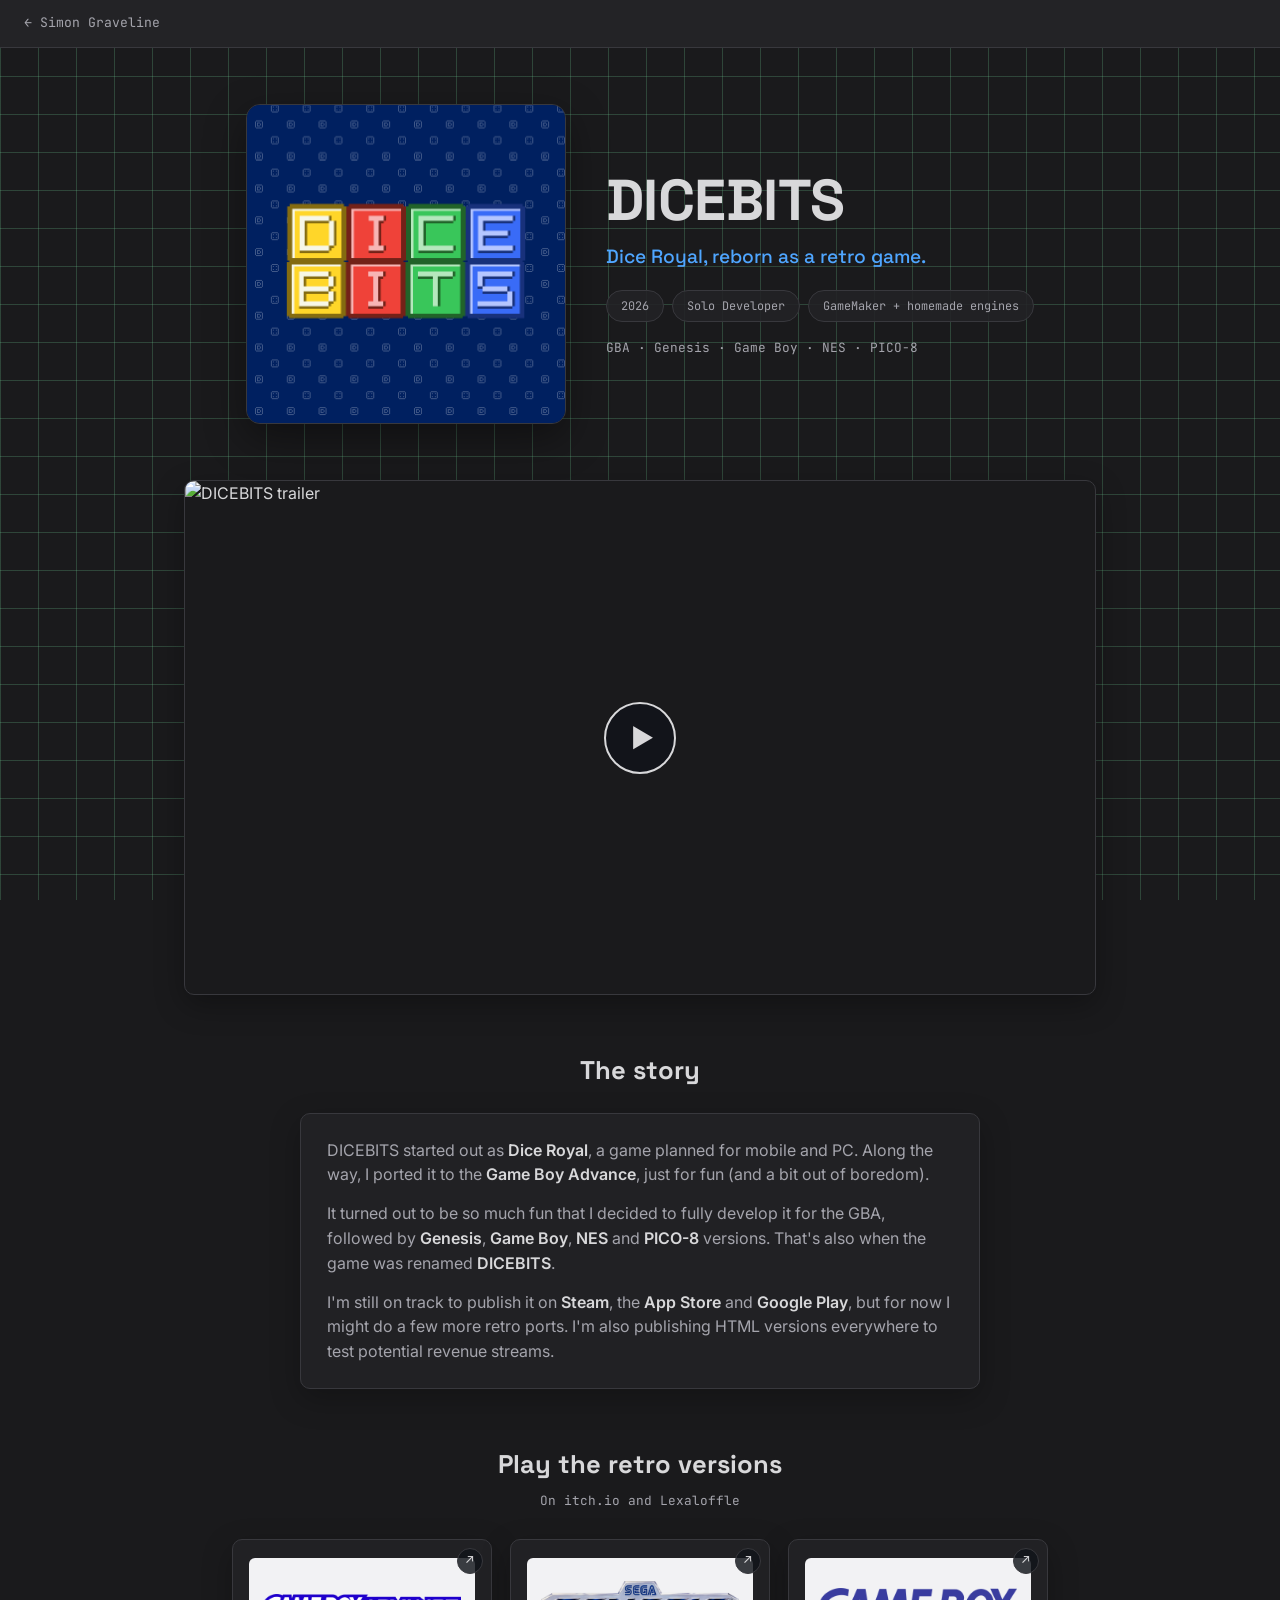
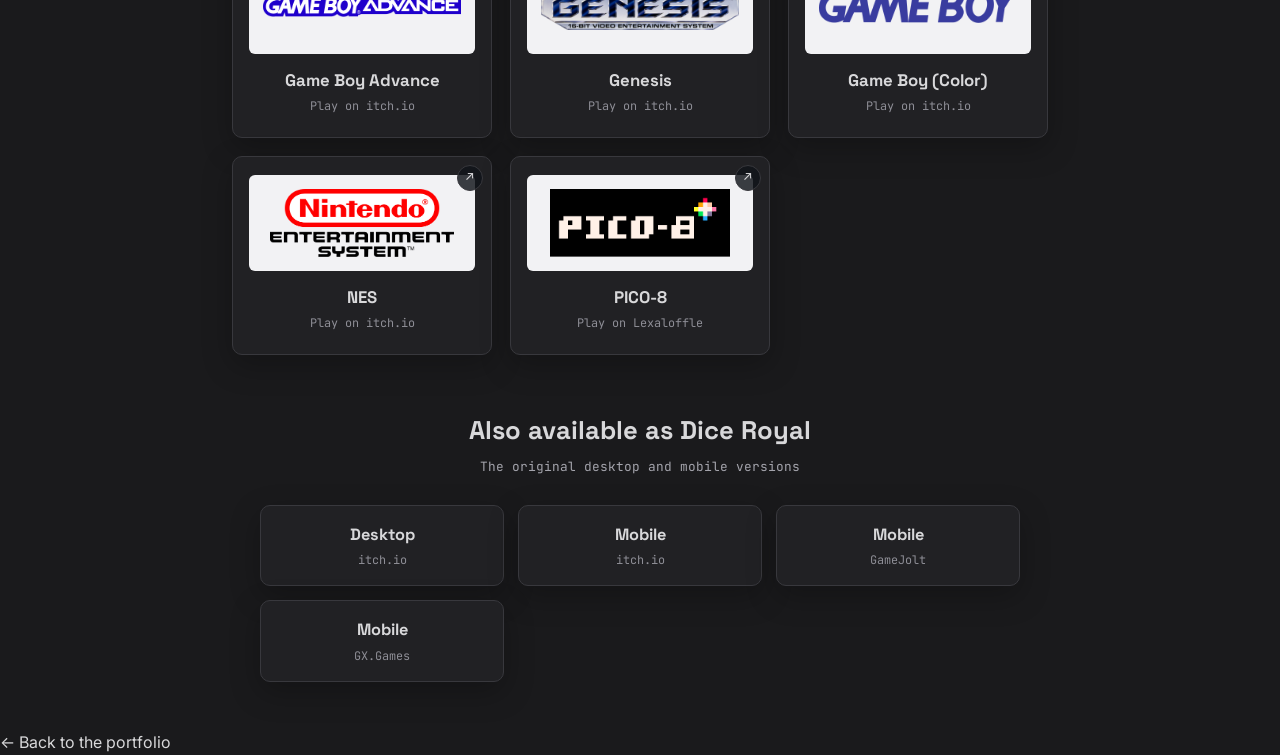
==== dicebits.html @ bc5610aa "Add new light portfolio as the home page, keep the classic site as full.html - index.html is now the" ====
<!DOCTYPE html>
<html lang="en">
<head>
<meta charset="UTF-8">
<meta name="viewport" content="width=device-width, initial-scale=1.0">
<title>DICEBITS: a retro dice puzzle by Simon Graveline</title>
<meta name="description" content="DICEBITS started as Dice Royal and became a dice puzzle game for the Game Boy Advance, Genesis, Game Boy, NES and PICO-8.">
<meta property="og:type" content="website">
<meta property="og:site_name" content="Simon Graveline">
<meta property="og:title" content="DICEBITS: a retro dice puzzle">
<meta property="og:description" content="DICEBITS started as Dice Royal and became a dice puzzle game for the Game Boy Advance, Genesis, Game Boy, NES and PICO-8.">
<meta property="og:url" content="https://simgraveline.github.io/Portfolio/dicebits.html">
<meta property="og:image" content="https://simgraveline.github.io/Portfolio/img/sim-graveline-dicebits.png">
<meta name="twitter:card" content="summary">
<meta name="twitter:title" content="DICEBITS: a retro dice puzzle">
<meta name="twitter:description" content="DICEBITS started as Dice Royal and became a dice puzzle game for the Game Boy Advance, Genesis, Game Boy, NES and PICO-8.">
<meta name="twitter:image" content="https://simgraveline.github.io/Portfolio/img/sim-graveline-dicebits.png">
<link rel="icon" href="favicon.ico">
<link rel="preconnect" href="https://fonts.googleapis.com">
<link rel="preconnect" href="https://fonts.gstatic.com" crossorigin>
<link href="https://fonts.googleapis.com/css2?family=Space+Grotesk:wght@500;700&family=Inter:wght@400;500;600&family=JetBrains+Mono:wght@400;500;600&display=swap" rel="stylesheet">
<link rel="stylesheet" href="main.css?v=4">
<link rel="stylesheet" href="dicebits.css?v=3">
</head>
<body class="db-page">

  <div class="db-top">
    <a class="db-back" href="index.html">← Simon Graveline</a>
  </div>

  <main class="db-main">

    <!-- HERO -->
    <section class="db-hero">
      <img class="db-cover" src="img/sim-graveline-dicebits.png" alt="DICEBITS logo" width="320" height="320">
      <div class="db-hero-text">
        <h1>DICEBITS</h1>
        <p class="db-tagline">Dice Royal, reborn as a retro game.</p>
        <div class="db-chips">
          <span class="gba-chip">2026</span>
          <span class="gba-chip">Solo Developer</span>
          <span class="gba-chip">GameMaker + homemade engines</span>
        </div>
        <div class="db-systems">GBA · Genesis · Game Boy · NES · PICO-8</div>
      </div>
    </section>

    <!-- TRAILER -->
    <section class="db-section">
      <div class="db-video" id="dbVideo">
        <a class="db-video-link" id="dbVideoLink" href="https://www.youtube.com/watch?v=O4KDZM_nR6I" target="_blank" rel="noopener" aria-label="Watch the DICEBITS trailer on YouTube">
          <img src="https://img.youtube.com/vi/O4KDZM_nR6I/hqdefault.jpg" alt="DICEBITS trailer" loading="lazy">
          <span class="db-play" aria-hidden="true">▶</span>
        </a>
      </div>
    </section>

    <!-- STORY -->
    <section class="db-section">
      <h2>The story</h2>
      <div class="db-story">
        <p>DICEBITS started out as <strong>Dice Royal</strong>, a game planned for mobile and PC. Along the way, I ported it to the <strong>Game Boy Advance</strong>, just for fun (and a bit out of boredom).</p>
        <p>It turned out to be so much fun that I decided to fully develop it for the GBA, followed by <strong>Genesis</strong>, <strong>Game Boy</strong>, <strong>NES</strong> and <strong>PICO-8</strong> versions. That's also when the game was renamed <strong>DICEBITS</strong>.</p>
        <p>I'm still on track to publish it on <strong>Steam</strong>, the <strong>App Store</strong> and <strong>Google Play</strong>, but for now I might do a few more retro ports. I'm also publishing HTML versions everywhere to test potential revenue streams.</p>
      </div>
    </section>

    <!-- RETRO VERSIONS -->
    <section class="db-section">
      <h2>Play the retro versions</h2>
      <p class="sub">On itch.io and Lexaloffle</p>
      <div class="co-grid soc-grid">
        <a class="co-card has-link" href="https://simgraveline.itch.io/dicebits" target="_blank" rel="noopener">
          <div class="co-logo"><img src="img/sim-graveline-platform-gba.png" alt="Game Boy Advance logo" loading="lazy"></div>
          <h3>Game Boy Advance</h3><p class="co-years">Play on itch.io</p>
        </a>
        <a class="co-card has-link" href="https://simgraveline.itch.io/dicebits-genesis" target="_blank" rel="noopener">
          <div class="co-logo"><img src="img/sim-graveline-platform-genesis.png" alt="Sega Genesis logo" loading="lazy"></div>
          <h3>Genesis</h3><p class="co-years">Play on itch.io</p>
        </a>
        <a class="co-card has-link" href="https://simgraveline.itch.io/dicebits-gb" target="_blank" rel="noopener">
          <div class="co-logo"><img src="img/sim-graveline-platform-gb.png" alt="Game Boy logo" loading="lazy"></div>
          <h3>Game Boy (Color)</h3><p class="co-years">Play on itch.io</p>
        </a>
        <a class="co-card has-link" href="https://simgraveline.itch.io/dicebits-nes" target="_blank" rel="noopener">
          <div class="co-logo"><img src="img/sim-graveline-platform-nes.png" alt="NES logo" loading="lazy"></div>
          <h3>NES</h3><p class="co-years">Play on itch.io</p>
        </a>
        <a class="co-card has-link" href="https://www.lexaloffle.com/bbs/?pid=198302" target="_blank" rel="noopener">
          <div class="co-logo"><img src="img/sim-graveline-platform-pico8.png" alt="PICO-8 logo" loading="lazy"></div>
          <h3>PICO-8</h3><p class="co-years">Play on Lexaloffle</p>
        </a>
      </div>
    </section>

    <!-- DICE ROYAL -->
    <section class="db-section">
      <h2>Also available as Dice Royal</h2>
      <p class="sub">The original desktop and mobile versions</p>
      <div class="db-links">
        <a class="db-link" href="https://simgraveline.itch.io/dice-roy" target="_blank" rel="noopener"><span>Desktop</span><span>itch.io</span></a>
        <a class="db-link" href="https://simgraveline.itch.io/dice-royal-mobile" target="_blank" rel="noopener"><span>Mobile</span><span>itch.io</span></a>
        <a class="db-link" href="https://gamejolt.com/games/diceroyal/1077425" target="_blank" rel="noopener"><span>Mobile</span><span>GameJolt</span></a>
        <a class="db-link" href="https://gx.games/games/aa6fvi/dice-royal-mobile/" target="_blank" rel="noopener"><span>Mobile</span><span>GX.Games</span></a>
      </div>
    </section>

  </main>

  <footer class="site-footer"><a href="index.html">← Back to the portfolio</a></footer>

  <script src="dicebits.js?v=3"></script>
</body>
</html>
---- main.css ----
:root{
  --bg-app: #1E1E20;
  --bg-panel: #232326;
  --bg-workspace: #1A1A1C;
  --border: #38383D;
  --text: #D8D8DA;
  --text-dim: #A4A4AC;
  --text-faint: #8E8E96;
  --accent-blue: #4FA6FF;
  --accent-green: #6FCF97;
  --radius: 3px;
  --mono: 'JetBrains Mono', ui-monospace, monospace;
  --display: 'Space Grotesk', 'Inter', sans-serif;
  --body: 'Inter', system-ui, sans-serif;
  --nav-h: 52px;
}

*{ box-sizing: border-box; margin: 0; padding: 0; }
html{ scroll-behavior: smooth; scroll-padding-top: calc(var(--top-h-c, 110px) + 16px); }
body{
  padding-top: var(--top-h, 260px);
  background-color: var(--bg-workspace);
  background-image:
    linear-gradient(rgba(111,207,151,0.24) 1px, transparent 1px),
    linear-gradient(90deg, rgba(111,207,151,0.24) 1px, transparent 1px);
  background-size: 38px 38px;
  background-attachment: fixed;
  color: var(--text);
  font-family: var(--body);
  line-height: 1.55;
}
a{ color: inherit; text-decoration: none; }
ul{ list-style: none; }
::selection{ background: var(--accent-blue); color: #101012; }
:focus-visible{ outline: 2px solid var(--accent-blue); outline-offset: 2px; }

/* ---------- fixed top (header + nav) ---------- */
.site-top{
  position: fixed; top: 0; left: 0; right: 0; z-index: 50;
  background: var(--bg-workspace);
}

/* ---------- header ---------- */
.site-header{ text-align: center; padding: 28px 20px 22px; }
.site-header h1{
  font-family: var(--display); font-weight: 700;
  font-size: clamp(1.6rem, 5vw, 2.6rem);
  letter-spacing: -0.01em; line-height: 1.05;
  color: var(--accent-green);
}
.roles{
  font-family: var(--display); font-weight: 500;
  font-size: clamp(1rem, 2.4vw, 1.4rem);
  color: #FFFFFF;
  margin-top: 16px;
}
.location{ font-family: var(--mono); font-size: 0.82rem; color: var(--text-dim); margin-top: 10px; }
.status{
  display: inline-flex; align-items: center; gap: 10px;
  margin-top: 20px; padding: 8px 16px;
  font-family: var(--mono); font-size: 0.78rem; color: var(--text);
  background: rgba(35,35,38,0.85);
  border: 1px solid var(--border); border-radius: 999px;
}
.status .dot{ width: 8px; height: 8px; border-radius: 50%; background: var(--accent-green); box-shadow: 0 0 8px var(--accent-green); flex-shrink: 0; }

/* ---------- nav ---------- */
.site-nav{
  background: var(--bg-panel);
  border-top: 1px solid var(--border);
  border-bottom: 1px solid var(--border);
}
.nav-toggle{ display: none; }
.nav-list{ display: flex; justify-content: center; }
.nav-item{ position: relative; }
.nav-btn{
  height: var(--nav-h); padding: 0 26px;
  background: none; border: none; border-bottom: 2px solid transparent;
  color: var(--text-dim);
  font-family: var(--mono); font-size: 0.84rem; cursor: pointer;
}
.nav-btn::after{ content: ' ▾'; font-size: 0.7rem; }
.nav-item:hover > .nav-btn,
.nav-item.open > .nav-btn{ color: var(--text); border-bottom-color: var(--accent-blue); }
.submenu{
  display: none;
  position: absolute; top: 100%; left: 50%; transform: translateX(-50%);
  min-width: 180px; padding: 6px 0;
  background: var(--bg-panel);
  border: 1px solid var(--border); border-radius: 0 0 6px 6px;
  box-shadow: 0 12px 30px rgba(0,0,0,0.4);
}
.nav-item.open > .submenu{ display: block; }
@media (hover: hover){
  .nav-item:hover > .submenu{ display: block; }
}
.submenu a{
  display: block; padding: 9px 20px; text-align: center;
  font-family: var(--mono); font-size: 0.8rem; color: var(--text-dim);
  white-space: nowrap;
}
.submenu a:hover{ background: rgba(79,166,255,0.08); color: var(--text); }

/* ---------- placeholder sections ---------- */
main{ max-width: 1120px; margin: 0 auto; padding: 0 24px 80px; }
section{ padding: 48px 0 24px; }
section h2{ font-family: var(--display); font-size: 1.5rem; text-align: center; }

/* ---------- mobile ---------- */
@media (max-width: 700px){
  .site-top{ max-height: 100vh; overflow-y: auto; }
  .site-header{ padding-top: 20px; }
  .nav-toggle{
    display: block; width: 100%; height: var(--nav-h);
    background: none; border: none; color: var(--text);
    font-family: var(--mono); font-size: 0.86rem; cursor: pointer;
  }
  .nav-list{ display: none; flex-direction: column; padding-bottom: 8px; }
  .site-nav.menu-open .nav-list{ display: flex; }
  .nav-btn{ width: 100%; height: 44px; text-align: center; border-bottom: none; }
  .submenu{ position: static; transform: none; border: none; box-shadow: none; background: rgba(0,0,0,0.2); border-radius: 0; }
  .submenu a{ text-align: center; }
  @media (hover: hover){ .nav-item:hover > .submenu{ display: none; } .nav-item.open > .submenu{ display: block; } }
}
@media (prefers-reduced-motion: reduce){ html{ scroll-behavior: auto; } }

/* ---------- game cards ---------- */
.game-grid{ display: grid; grid-template-columns: repeat(auto-fill, minmax(250px, 1fr)); gap: 18px; margin-top: 28px; }
.game-card{
  background: rgba(35,35,38,0.88);
  border: 1px solid var(--border); border-radius: 10px;
  overflow: hidden; box-shadow: 0 10px 30px rgba(0,0,0,0.25);
  transition: transform 0.12s ease, border-color 0.12s ease;
}
a.game-card{ display: block; color: inherit; text-decoration: none; }
.game-card.has-link{ cursor: pointer; }
.game-card.has-link:hover{ transform: translateY(-3px); border-color: var(--accent-blue); }
.g-info h3.g-italic{ font-style: italic; }
.g-art{ aspect-ratio: 1 / 1; background-color: var(--bg-workspace); background-size: cover; background-position: center; }
.g-art.g-portrait{ aspect-ratio: 5 / 7; }
.g-art.g-contain{ background-size: contain; background-repeat: no-repeat; }
.g-placeholder{
  display: flex; align-items: center; justify-content: center; padding: 20px; text-align: center;
  background-image: repeating-linear-gradient(45deg, var(--bg-workspace), var(--bg-workspace) 10px, var(--bg-panel) 10px, var(--bg-panel) 20px);
  font-family: var(--mono); font-weight: 400; font-size: 0.78rem; color: var(--text-faint);
}
.g-info{ padding: 14px 16px 16px; text-align: center; }
.g-info h3{ font-family: var(--display); font-size: 1.02rem; line-height: 1.25; }
.g-year{ font-family: var(--mono); font-size: 0.72rem; color: var(--text-faint); margin-top: 4px; }
.g-role{ font-family: var(--mono); font-size: 0.68rem; color: var(--accent-green); text-transform: uppercase; letter-spacing: 0.04em; margin-top: 6px; }
.g-row{
  display: flex; flex-direction: column; gap: 3px;
  margin-top: 12px; padding-top: 12px;
  border-top: 1px solid var(--border);
}
.g-label{ font-family: var(--mono); font-size: 0.64rem; color: var(--text-faint); text-transform: uppercase; letter-spacing: 0.06em; }
.g-value{ font-family: var(--mono); font-size: 0.74rem; color: var(--text-dim); }
@media (max-width: 520px){ .game-grid{ grid-template-columns: 1fr; } }
@media (prefers-reduced-motion: reduce){ .game-card{ transition: none; } }

/* ---------- company cards ---------- */
.co-grid{ display: grid; grid-template-columns: repeat(auto-fit, minmax(240px, 1fr)); gap: 18px; margin-top: 28px; }
.co-card{
  background: rgba(35,35,38,0.88);
  border: 1px solid var(--border); border-radius: 10px;
  padding: 22px 18px; text-align: center;
  box-shadow: 0 10px 30px rgba(0,0,0,0.25);
  display: flex; flex-direction: column; justify-content: flex-start; gap: 6px;
  transition: transform 0.12s ease, border-color 0.12s ease;
}
a.co-card{ color: inherit; text-decoration: none; }
.co-card.has-link{ cursor: pointer; }
.co-card.has-link:hover{ transform: translateY(-3px); border-color: var(--accent-blue); }
.co-card h3{ font-family: var(--display); font-size: 1.05rem; line-height: 1.25; }
.co-years{ font-family: var(--mono); font-size: 0.74rem; color: var(--text-faint); }
.co-role{ font-family: var(--mono); font-size: 0.68rem; color: var(--accent-green); text-transform: uppercase; letter-spacing: 0.04em; margin-top: 4px; }
@media (prefers-reduced-motion: reduce){ .co-card{ transition: none; } }

/* company logos */
.sub{ text-align: center; font-family: var(--mono); font-size: 0.8rem; color: var(--text-dim); margin-top: 6px; }
.co-logo{
  height: 96px; margin: -4px -2px 10px;
  background: #F2F2F4; border-radius: 6px;
  display: flex; align-items: center; justify-content: center; padding: 14px;
}
.co-logo img{ max-width: 100%; max-height: 100%; object-fit: contain; display: block; }
.co-nologo{
  background: repeating-linear-gradient(45deg, var(--bg-workspace), var(--bg-workspace) 10px, var(--bg-panel) 10px, var(--bg-panel) 20px);
  text-align: center;
}
.co-nologo span{ font-family: var(--display); font-weight: 700; font-size: 0.9rem; color: var(--text-faint); line-height: 1.2; }

/* reserve two lines for the name so years/roles line up across cards */
@media (min-width: 700px){
  .co-two .co-card h3{ min-height: 2.5em; }
}

/* ---------- platform logos ---------- */
.plat-grid{ display: grid; grid-template-columns: repeat(auto-fit, minmax(190px, 220px)); justify-content: center; gap: 18px; margin-top: 28px; }
.plat-card{
  height: 110px; padding: 18px 22px;
  background: #F2F2F4; border: 1px solid var(--border); border-radius: 10px;
  box-shadow: 0 10px 30px rgba(0,0,0,0.25);
  display: flex; align-items: center; justify-content: center;
  transition: transform 0.12s ease, border-color 0.12s ease;
}
.plat-card:hover{ transform: translateY(-3px); }
.plat-card img{ max-width: 100%; max-height: 100%; object-fit: contain; display: block; }
@media (prefers-reduced-motion: reduce){ .plat-card{ transition: none; } }

/* ---------- GBA videos ---------- */
.gba-meta{ display: flex; flex-wrap: wrap; justify-content: center; gap: 8px; margin-top: 14px; }
.gba-chip{
  font-family: var(--mono); font-size: 0.74rem; color: var(--text-dim);
  background: rgba(35,35,38,0.88); border: 1px solid var(--border); border-radius: 999px; padding: 6px 14px;
}
.gba-grid{ display: grid; grid-template-columns: repeat(auto-fill, minmax(150px, 1fr)); gap: 16px; margin-top: 28px; }
.gba-card{
  background: rgba(35,35,38,0.88); border: 1px solid var(--border); border-radius: 10px;
  overflow: hidden; text-align: center; box-shadow: 0 10px 30px rgba(0,0,0,0.25);
  display: flex; flex-direction: column;
}
.gba-art{ aspect-ratio: 5 / 7; background-color: var(--bg-workspace); background-size: cover; background-position: center; }
.gba-placeholder{
  display: flex; align-items: center; justify-content: center; padding: 12px; text-align: center;
  background-image: repeating-linear-gradient(45deg, var(--bg-workspace), var(--bg-workspace) 10px, var(--bg-panel) 10px, var(--bg-panel) 20px);
}
.gba-placeholder span{ font-family: var(--mono); font-size: 0.68rem; color: var(--text-faint); line-height: 1.3; }
.gba-card h3{ font-family: var(--display); font-size: 0.82rem; line-height: 1.25; padding: 10px 10px 0; }
.gba-year{ font-family: var(--mono); font-size: 0.68rem; color: var(--text-faint); padding: 4px 10px 12px; margin-top: auto; }
.gba-card h3 + .gba-year{ margin-top: auto; }
.gba-card.is-unreleased .gba-year{ text-transform: uppercase; letter-spacing: 0.05em; }
.gba-card.is-unreleased .gba-art{ opacity: 0.85; }
@media (max-width: 520px){ .gba-grid{ grid-template-columns: repeat(2, 1fr); gap: 12px; } }

/* ---------- contact form ---------- */
.contact-form{
  max-width: 640px; margin: 28px auto 0; padding: 24px;
  background: rgba(35,35,38,0.88); border: 1px solid var(--border); border-radius: 10px;
  box-shadow: 0 10px 30px rgba(0,0,0,0.25);
  display: grid; grid-template-columns: 1fr 1fr; gap: 16px;
}
.contact-form .field{ display: flex; flex-direction: column; gap: 6px; }
.contact-form .field-wide{ grid-column: 1 / -1; }
.contact-form label{ font-family: var(--mono); font-size: 0.7rem; color: var(--text-faint); text-transform: uppercase; letter-spacing: 0.06em; }
.contact-form input, .contact-form textarea{
  width: 100%; font: inherit; font-size: 0.92rem; color: var(--text);
  background: var(--bg-workspace); border: 1px solid var(--border); border-radius: var(--radius);
  padding: 10px 12px;
}
.contact-form textarea{ resize: vertical; min-height: 140px; }
.contact-form input:focus, .contact-form textarea:focus{ outline: none; border-color: var(--accent-blue); }
.contact-form .hp{ position: absolute; left: -9999px; width: 1px; height: 1px; opacity: 0; }
.form-actions{ display: flex; flex-direction: column; align-items: center; gap: 12px; text-align: center; }
.btn-send{
  font-family: var(--mono); font-size: 0.84rem; font-weight: 600;
  background: var(--accent-blue); color: #10131A; border: none; border-radius: var(--radius);
  padding: 11px 22px; cursor: pointer; transition: transform 0.12s ease;
}
.btn-send:hover:not(:disabled){ transform: translateY(-1px); }
.btn-send:disabled{ opacity: 0.6; cursor: default; }
.form-status{ font-family: var(--mono); font-size: 0.78rem; color: var(--text-dim); }
.form-status.ok{ color: var(--accent-green); }
.form-status.err{ color: #FF7A7A; }
@media (max-width: 620px){ .contact-form{ grid-template-columns: 1fr; padding: 18px; } }

/* socials: three cards, centered */
.soc-grid{ grid-template-columns: repeat(auto-fit, minmax(220px, 260px)); justify-content: center; }

/* link to the full (classic) version of the site */
.site-header{ position: relative; }
.site-switch{
  position: absolute; top: 10px; right: 16px;
  font-family: var(--mono); font-size: 0.72rem; color: var(--text-dim);
  border: 1px solid var(--border); border-radius: var(--radius); padding: 3px 9px;
}
.site-switch:hover{ color: var(--text); border-color: var(--accent-blue); }

/* ---------- about ---------- */
.about-card{
  max-width: 860px; margin: 28px auto 0; padding: 26px 28px;
  display: flex; align-items: flex-start; gap: 28px;
  background: rgba(35,35,38,0.88); border: 1px solid var(--border); border-radius: 10px;
  box-shadow: 0 10px 30px rgba(0,0,0,0.25);
}
.about-card p{ color: var(--text-dim); font-size: 1rem; }
.about-card p + p{ margin-top: 14px; }
.about-card strong{ color: var(--text); font-weight: 600; }
@media (max-width: 620px){ .about-card{ padding: 20px; } }

.about-avatar{
  width: 200px; height: 200px; flex-shrink: 0; object-fit: cover;
  border-radius: 18px; border: 1px solid var(--border); background: #fff;
  box-shadow: 0 8px 24px rgba(0,0,0,0.35);
}
.about-text{ min-width: 0; }
@media (max-width: 700px){
  .about-card{ flex-direction: column; text-align: left; gap: 20px; }
  .about-avatar{ width: 160px; height: 160px; }
}

/* ---------- skills ---------- */
.skills-block{
  max-width: 860px; margin: 18px auto 0;
  display: grid; grid-template-columns: repeat(3, 1fr); gap: 18px;
}
/* Soft skills (4th box) spans the width of Systems design + Genre design */
.skill-group:nth-child(4){ grid-column: span 2; }
.skill-group{
  background: rgba(35,35,38,0.88); border: 1px solid var(--border); border-radius: 10px;
  padding: 18px 20px; box-shadow: 0 10px 30px rgba(0,0,0,0.25);
}
.skill-group h3{
  font-family: var(--mono); font-size: 0.7rem; font-weight: 500; color: var(--text-faint);
  text-transform: uppercase; letter-spacing: 0.06em; margin-bottom: 12px;
}
.skill-chips{ display: flex; flex-wrap: wrap; gap: 8px; }
.skill-chip{
  font-family: var(--mono); font-size: 0.72rem; color: var(--text-dim);
  padding: 6px 11px; border: 1px solid var(--border); border-radius: var(--radius);
  background: var(--bg-workspace);
}
@media (max-width: 820px){ .skills-block{ grid-template-columns: repeat(2, 1fr); } }
@media (max-width: 560px){ .skills-block{ grid-template-columns: 1fr; } .skill-group:nth-child(4){ grid-column: auto; } }

/* ---------- group dividers ---------- */
.group-divider{ display: flex; align-items: center; gap: 24px; margin: 80px 0 0; }
.group-divider::before, .group-divider::after{
  content: ''; flex: 1; height: 3px; border-radius: 2px;
  background: linear-gradient(90deg, transparent, rgba(111,207,151,0.95));
}
.group-divider::after{ background: linear-gradient(270deg, transparent, rgba(111,207,151,0.95)); }
.group-divider span{
  font-family: var(--mono); font-size: 1.3rem; font-weight: 600; letter-spacing: 0.24em; text-transform: uppercase;
  color: var(--accent-green);
}

/* ---------- compact header: ONE bar once the page is scrolled ---------- */
.site-top.is-compact{
  display: grid; grid-template-columns: 1fr auto 1fr; align-items: center;
  background: var(--bg-panel); border-bottom: 1px solid var(--border);
  box-shadow: 0 6px 18px rgba(0,0,0,0.45);
}
.site-top.is-compact .site-header{ position: static; padding: 0 20px; text-align: left; }
.site-top.is-compact .site-header h1{ font-size: 1.15rem; white-space: nowrap; }
.site-top.is-compact .roles,
.site-top.is-compact .location,
.site-top.is-compact .status{ display: none; }
.site-top.is-compact .site-nav{ background: transparent; border: 0; backdrop-filter: none; }
.site-top.is-compact .site-switch{ top: 50%; right: 16px; transform: translateY(-50%); }

.nav-mobile-only{ display: none; }
@media (max-width: 700px){
  .nav-mobile-only{ display: block; }
  .nav-mobile-only a{ display: block; padding: 12px 16px; text-align: center; font-family: var(--mono); font-size: 0.84rem; color: var(--text-dim); }
  .nav-mobile-only a:hover{ color: var(--text); }
  .site-top.is-compact{ grid-template-columns: 1fr auto; overflow: visible; max-height: none; }
  .site-top.is-compact .site-switch{ display: none; }
  .site-top.is-compact .nav-toggle{ width: auto; padding: 0 18px; }
  .site-top.is-compact .nav-list{
    position: absolute; top: 100%; left: 0; right: 0;
    background: var(--bg-panel); border-bottom: 1px solid var(--border);
    box-shadow: 0 12px 24px rgba(0,0,0,0.45);
  }
}

.group-sub{ text-align: center; font-family: var(--mono); font-size: 0.9rem; color: var(--text-dim); margin-top: 12px; }

/* ---------- arrow badge on clickable cards ---------- */
.game-card, .co-card{ position: relative; }
.game-card.has-link::after, .co-card.has-link::after{
  content: '\2197';
  position: absolute; top: 8px; right: 8px; z-index: 2;
  width: 24px; height: 24px; border-radius: 50%;
  display: flex; align-items: center; justify-content: center;
  font-family: var(--mono); font-size: 0.8rem; line-height: 1;
  background: rgba(16,19,26,0.82); border: 1px solid var(--border); color: var(--text);
  pointer-events: none; transition: background 0.12s ease, color 0.12s ease, border-color 0.12s ease;
}
.game-card.has-link:not([target])::after{ content: '\2192'; }
.game-card.has-link:hover::after, .co-card.has-link:hover::after{ background: var(--accent-blue); border-color: var(--accent-blue); color: #10131A; }

/* tighter compact bar on mid-size screens so the menu never touches "Full site" */
@media (min-width: 701px) and (max-width: 1000px){
  .site-top.is-compact .nav-btn{ padding: 0 12px; font-size: 0.8rem; }
  .site-top.is-compact .site-header{ padding: 0 14px; }
  .site-top.is-compact .site-header h1{ font-size: 1rem; }
  .site-top.is-compact .site-switch{ right: 10px; }
}
---- dicebits.css ----
/* DICEBITS page (builds on main.css) */
body.db-page{ padding-top: 0; }

.db-top{
  position: sticky; top: 0; z-index: 50;
  background: var(--bg-panel); border-bottom: 1px solid var(--border);
  padding: 0 24px; height: 48px; display: flex; align-items: center;
}
.db-back{ font-family: var(--mono); font-size: 0.82rem; color: var(--text-dim); }
.db-back:hover{ color: var(--text); }

.db-main{ max-width: 960px; margin: 0 auto; padding: 0 24px 40px; }
.db-main section{ padding: 48px 0 8px; }

.db-hero{
  display: flex; align-items: center; justify-content: center; gap: 40px; flex-wrap: wrap;
  padding-top: 56px !important; text-align: left;
}
.db-cover{
  width: 320px; height: 320px; border-radius: 14px; border: 1px solid var(--border);
  box-shadow: 0 14px 40px rgba(0,0,0,0.4); image-rendering: auto; flex-shrink: 0;
}
.db-hero-text{ max-width: 460px; }
.db-hero h1{ font-family: var(--display); font-weight: 700; font-size: clamp(2.4rem, 7vw, 3.6rem); letter-spacing: -0.01em; line-height: 1.05; }
.db-tagline{ font-family: var(--display); font-weight: 500; font-size: 1.2rem; color: var(--accent-blue); margin-top: 12px; }
.db-chips{ display: flex; flex-wrap: wrap; gap: 8px; margin-top: 18px; }
.db-systems{ font-family: var(--mono); font-size: 0.8rem; color: var(--text-dim); margin-top: 16px; }

.db-section h2{ font-family: var(--display); font-weight: 700; font-size: 1.6rem; text-align: center; }

.db-video{
  position: relative; width: 100%; padding-top: 56.25%;
  background: var(--bg-workspace); border: 1px solid var(--border); border-radius: 10px; overflow: hidden;
  box-shadow: 0 10px 30px rgba(0,0,0,0.3);
}
.db-video iframe{ position: absolute; inset: 0; width: 100%; height: 100%; border: 0; }

.db-story{
  max-width: 680px; margin: 22px auto 0; padding: 24px 26px;
  background: rgba(35,35,38,0.88); border: 1px solid var(--border); border-radius: 10px;
  box-shadow: 0 10px 30px rgba(0,0,0,0.25);
}
.db-story p{ color: var(--text-dim); font-size: 1rem; }
.db-story p + p{ margin-top: 14px; }
.db-story strong{ color: var(--text); font-weight: 600; }

.db-links{ display: grid; grid-template-columns: repeat(auto-fit, minmax(210px, 1fr)); gap: 14px; max-width: 760px; margin: 28px auto 0; }
.db-link{
  display: flex; flex-direction: column; gap: 4px; padding: 16px 18px; text-align: center;
  background: rgba(35,35,38,0.88); border: 1px solid var(--border); border-radius: 10px;
  box-shadow: 0 10px 30px rgba(0,0,0,0.25);
  transition: transform 0.12s ease, border-color 0.12s ease;
}
.db-link:hover{ transform: translateY(-3px); border-color: var(--accent-blue); }
.db-link span:first-child{ font-family: var(--display); font-weight: 700; font-size: 1.02rem; }
.db-link span:last-child{ font-family: var(--mono); font-size: 0.74rem; color: var(--text-faint); }

@media (max-width: 700px){
  .db-top{ padding: 0 16px; }
  .db-main{ padding: 0 14px 32px; }
  .db-hero{ flex-direction: column; text-align: center; gap: 24px; }
  .db-cover{ width: 240px; height: 240px; }
  .db-chips{ justify-content: center; }
}
@media (prefers-reduced-motion: reduce){ .db-link{ transition: none; } }

/* trailer facade */
.db-video-link{ position: absolute; inset: 0; display: block; }
.db-video-link img{ width: 100%; height: 100%; object-fit: cover; display: block; }
.db-play{
  position: absolute; left: 50%; top: 50%; transform: translate(-50%, -50%);
  width: 72px; height: 72px; border-radius: 50%;
  display: flex; align-items: center; justify-content: center; padding-left: 5px;
  background: rgba(16,19,26,0.78); border: 2px solid var(--text); color: var(--text); font-size: 1.6rem;
  transition: transform 0.12s ease, background 0.12s ease;
}
.db-video-link:hover .db-play{ transform: translate(-50%, -50%) scale(1.08); background: var(--accent-blue); border-color: var(--accent-blue); color: #10131A; }
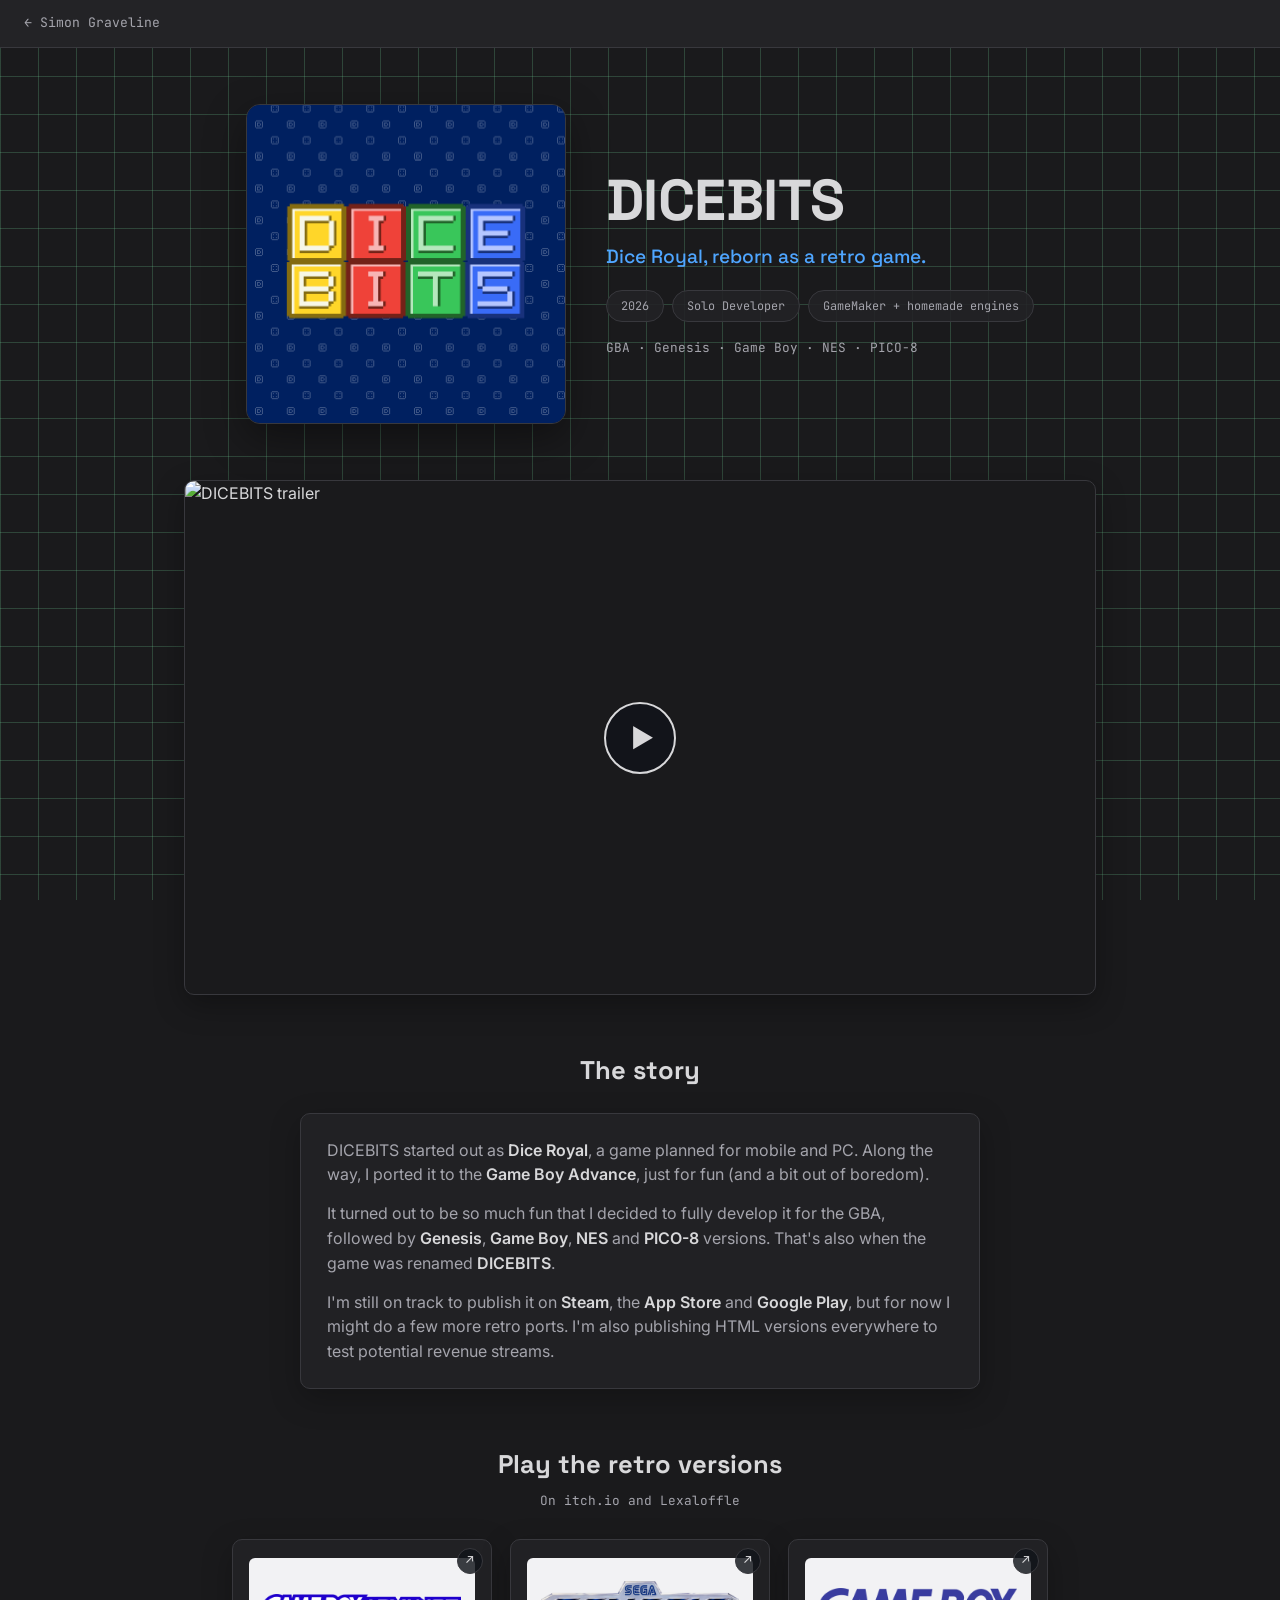
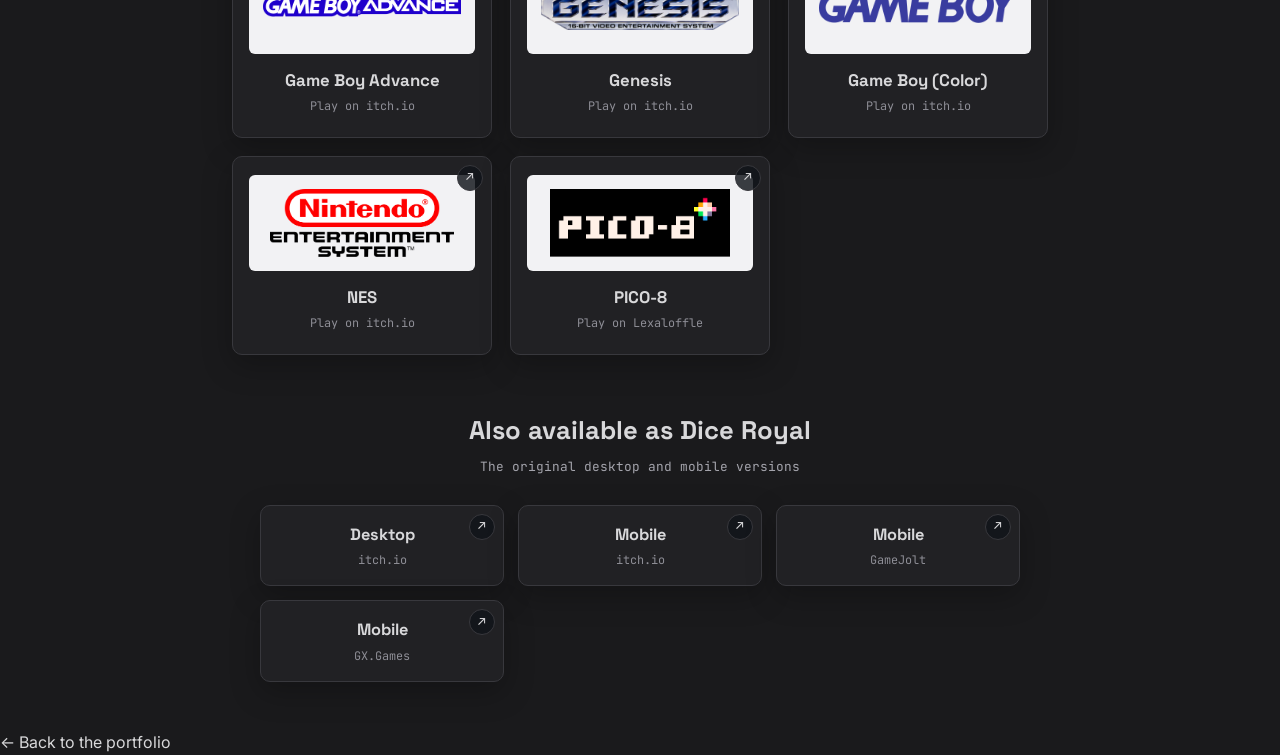
==== commit 25d1b773: "DICEBITS page: add arrow badge to Dice Royal link cards Co-Authored-By: Claude Sonnet 5.5 <noreply@a" ====
--- a/dicebits.html
+++ b/dicebits.html
@@ -20,7 +20,7 @@
 <link rel="preconnect" href="https://fonts.gstatic.com" crossorigin>
 <link href="https://fonts.googleapis.com/css2?family=Space+Grotesk:wght@500;700&family=Inter:wght@400;500;600&family=JetBrains+Mono:wght@400;500;600&display=swap" rel="stylesheet">
 <link rel="stylesheet" href="main.css?v=4">
-<link rel="stylesheet" href="dicebits.css?v=3">
+<link rel="stylesheet" href="dicebits.css?v=5">
 </head>
 <body class="db-page">
 
--- a/main.css
+++ b/main.css
@@ -387,3 +387,11 @@
   .site-top.is-compact .site-header h1{ font-size: 1rem; }
   .site-top.is-compact .site-switch{ right: 10px; }
 }
+
+/* Show more / less */
+.has-more > [hidden]{ display: none !important; }
+.more-wrap{ display: flex; justify-content: center; margin-top: 22px; }
+.more-btn{ font: 600 13px var(--mono); letter-spacing: .04em; color: var(--text); background: var(--bg-panel); border: 1px solid var(--border); border-radius: var(--radius); padding: 10px 22px; cursor: pointer; }
+.more-btn:hover{ border-color: var(--accent-blue); color: var(--accent-blue); }
+.skills-block[hidden]{ display: none; }
+.top-link{ color: inherit; text-decoration: none; cursor: pointer; }
--- a/dicebits.css
+++ b/dicebits.css
@@ -51,7 +51,18 @@
   box-shadow: 0 10px 30px rgba(0,0,0,0.25);
   transition: transform 0.12s ease, border-color 0.12s ease;
 }
+.db-link{ position: relative; }
+.db-link::after{
+  content: '\2197';
+  position: absolute; top: 8px; right: 8px;
+  width: 24px; height: 24px; border-radius: 50%;
+  display: flex; align-items: center; justify-content: center;
+  font-family: var(--mono); font-size: 0.8rem; line-height: 1;
+  background: rgba(16,19,26,0.82); border: 1px solid var(--border); color: var(--text);
+  pointer-events: none; transition: background 0.12s ease, color 0.12s ease, border-color 0.12s ease;
+}
 .db-link:hover{ transform: translateY(-3px); border-color: var(--accent-blue); }
+.db-link:hover::after{ background: var(--accent-blue); border-color: var(--accent-blue); color: #10131A; }
 .db-link span:first-child{ font-family: var(--display); font-weight: 700; font-size: 1.02rem; }
 .db-link span:last-child{ font-family: var(--mono); font-size: 0.74rem; color: var(--text-faint); }
 
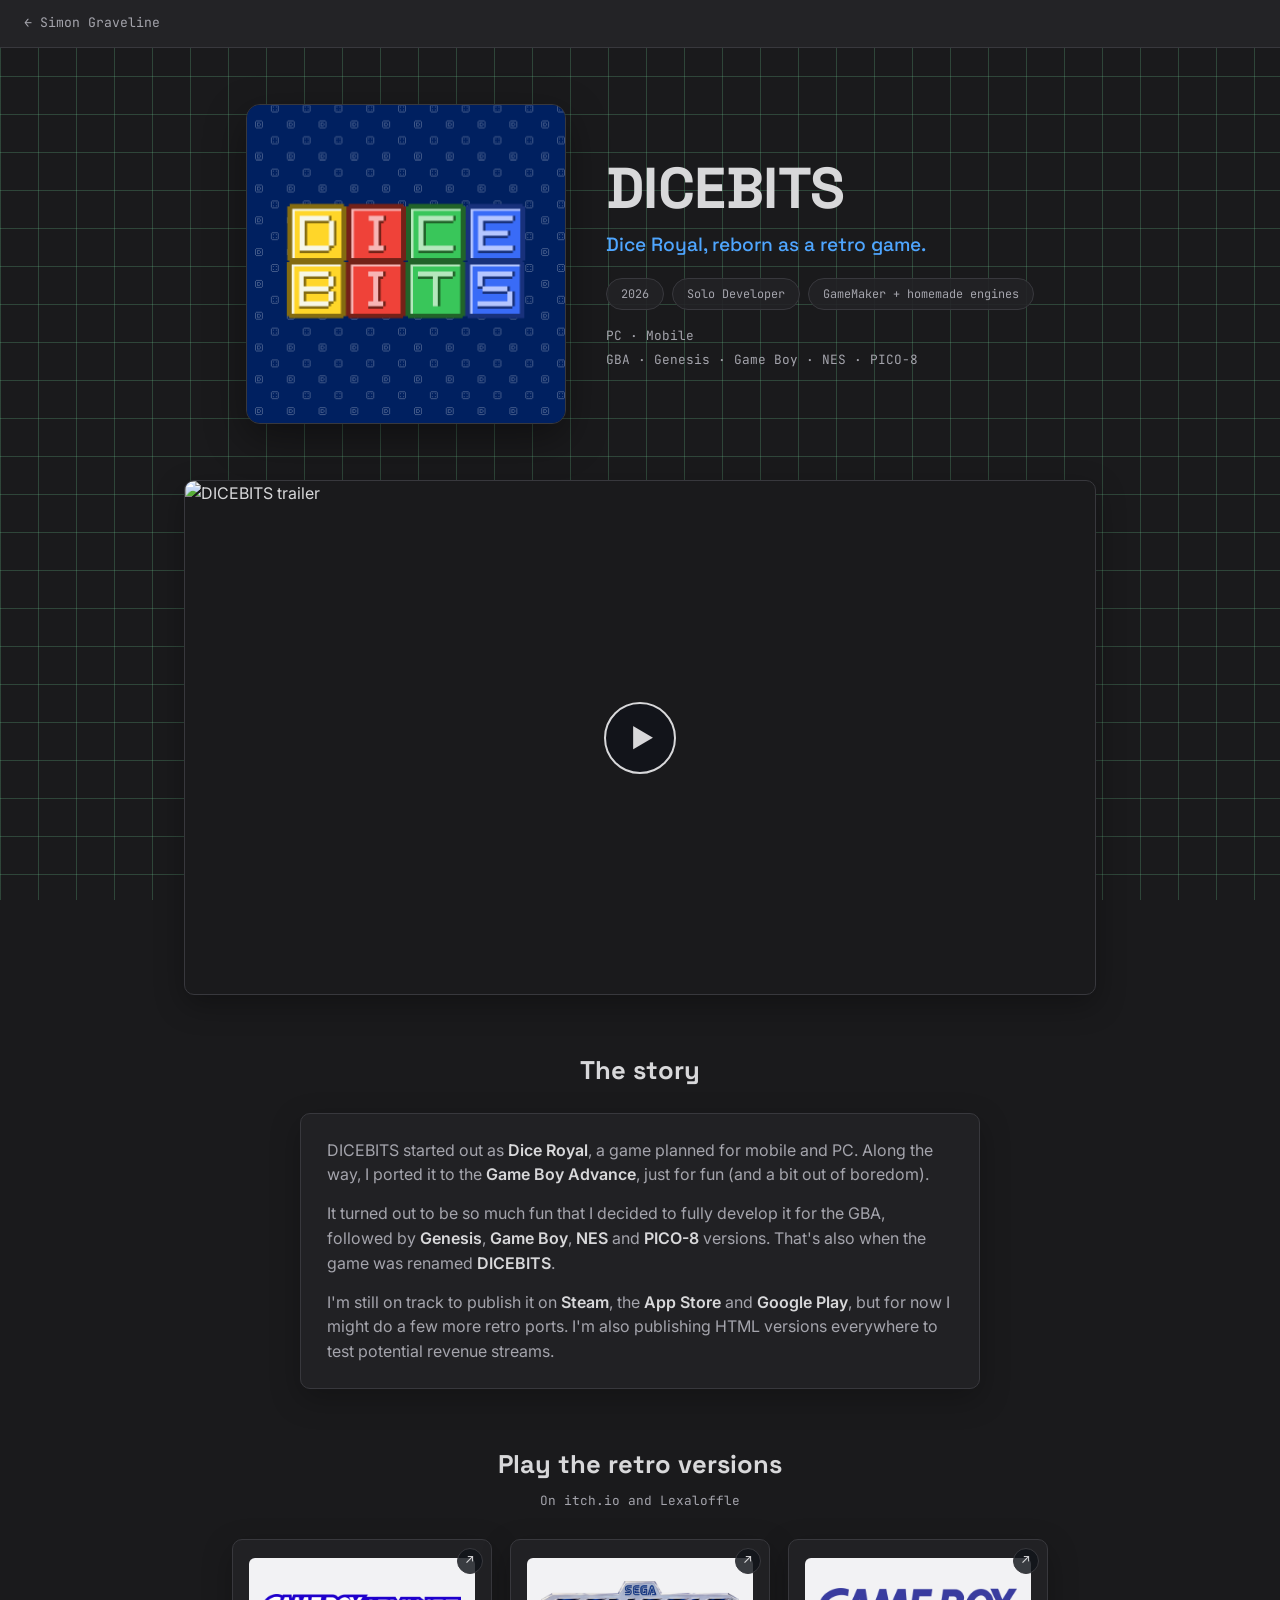
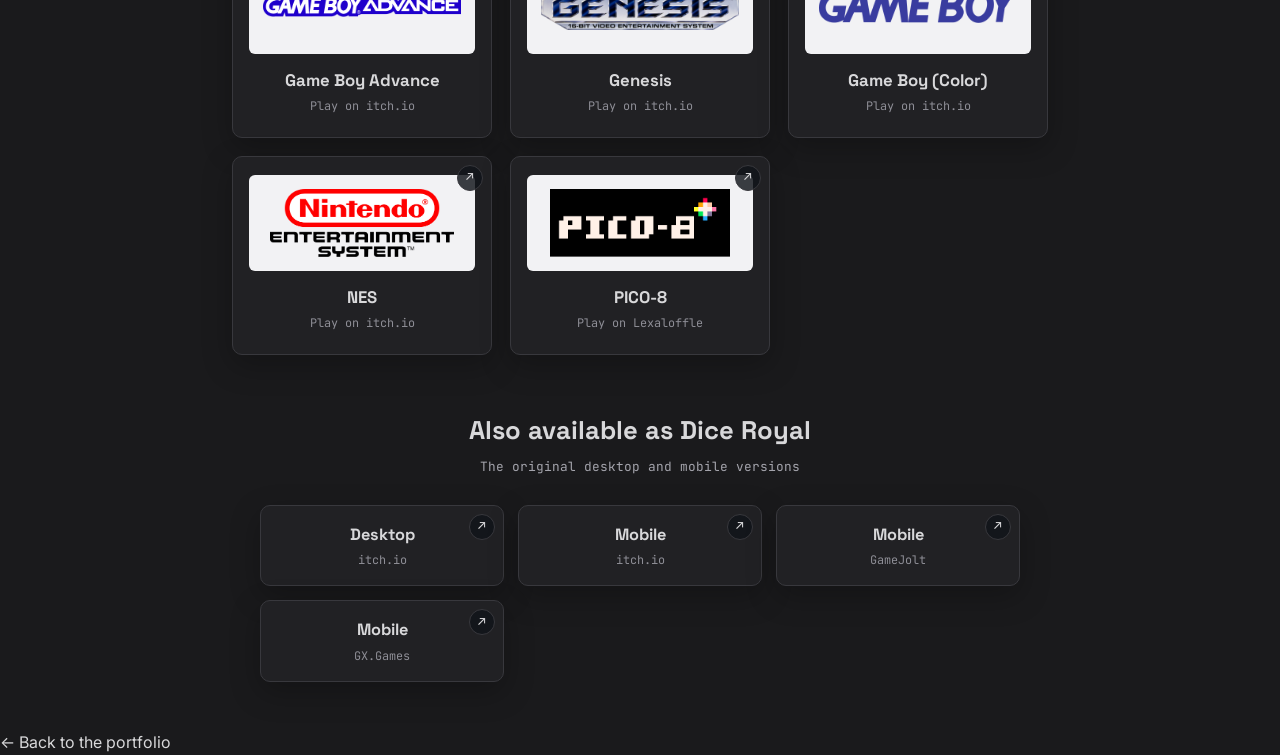
==== commit 73c3eb65: "Skills reorganized, DICEBITS GIF hover and PC/Mobile line, Grave Games 2026-present Co-Authored-By: " ====
--- a/dicebits.html
+++ b/dicebits.html
@@ -41,7 +41,8 @@
           <span class="gba-chip">Solo Developer</span>
           <span class="gba-chip">GameMaker + homemade engines</span>
         </div>
-        <div class="db-systems">GBA · Genesis · Game Boy · NES · PICO-8</div>
+        <div class="db-systems">PC · Mobile</div>
+        <div class="db-systems db-systems-2">GBA · Genesis · Game Boy · NES · PICO-8</div>
       </div>
     </section>
 
--- a/main.css
+++ b/main.css
@@ -304,8 +304,8 @@
   max-width: 860px; margin: 18px auto 0;
   display: grid; grid-template-columns: repeat(3, 1fr); gap: 18px;
 }
-/* Soft skills (4th box) spans the width of Systems design + Genre design */
-.skill-group:nth-child(4){ grid-column: span 2; }
+/* Design skills (1st box) spans 2 columns; the 3 boxes below are equal width */
+.skill-group:nth-child(1){ grid-column: span 2; }
 .skill-group{
   background: rgba(35,35,38,0.88); border: 1px solid var(--border); border-radius: 10px;
   padding: 18px 20px; box-shadow: 0 10px 30px rgba(0,0,0,0.25);
@@ -321,7 +321,7 @@
   background: var(--bg-workspace);
 }
 @media (max-width: 820px){ .skills-block{ grid-template-columns: repeat(2, 1fr); } }
-@media (max-width: 560px){ .skills-block{ grid-template-columns: 1fr; } .skill-group:nth-child(4){ grid-column: auto; } }
+@media (max-width: 560px){ .skills-block{ grid-template-columns: 1fr; } .skill-group:nth-child(1){ grid-column: auto; } }
 
 /* ---------- group dividers ---------- */
 .group-divider{ display: flex; align-items: center; gap: 24px; margin: 80px 0 0; }
--- a/dicebits.css
+++ b/dicebits.css
@@ -25,6 +25,7 @@
 .db-tagline{ font-family: var(--display); font-weight: 500; font-size: 1.2rem; color: var(--accent-blue); margin-top: 12px; }
 .db-chips{ display: flex; flex-wrap: wrap; gap: 8px; margin-top: 18px; }
 .db-systems{ font-family: var(--mono); font-size: 0.8rem; color: var(--text-dim); margin-top: 16px; }
+.db-systems + .db-systems{ margin-top: 4px; }
 
 .db-section h2{ font-family: var(--display); font-weight: 700; font-size: 1.6rem; text-align: center; }
 
